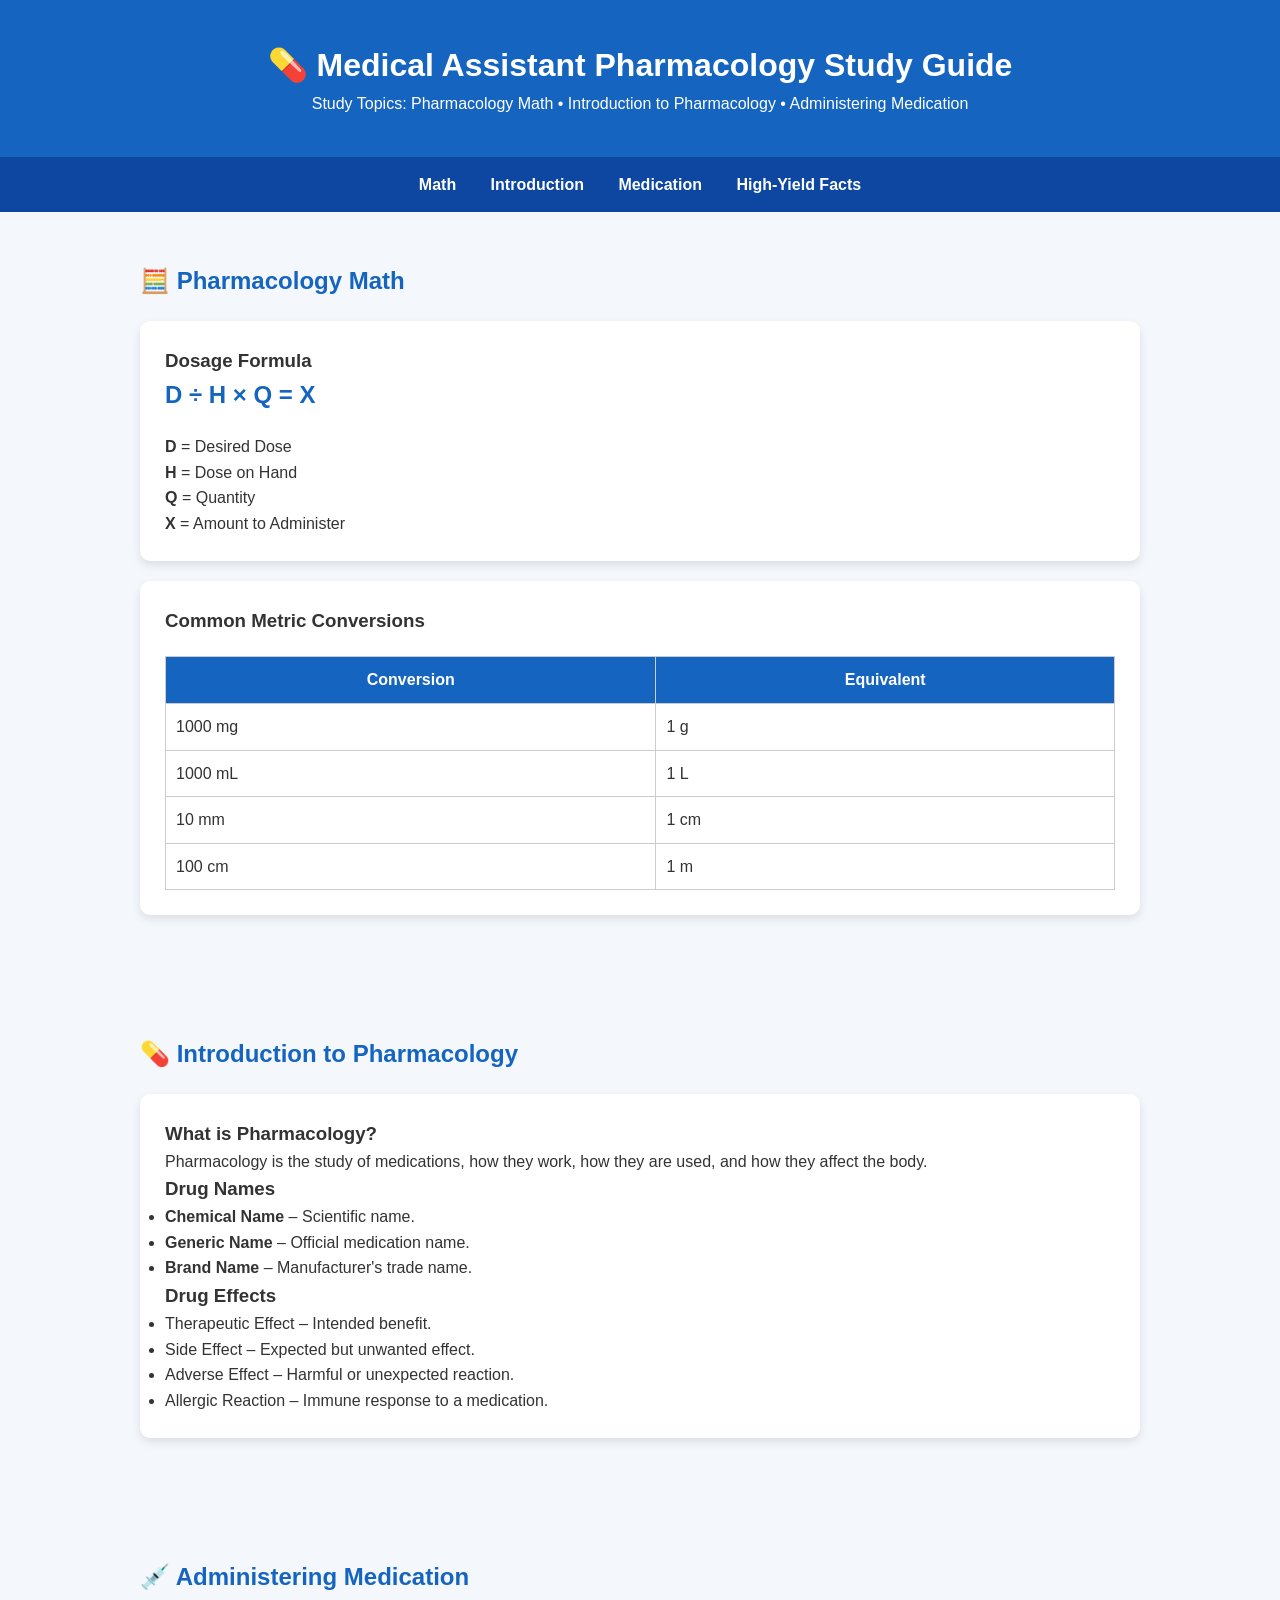
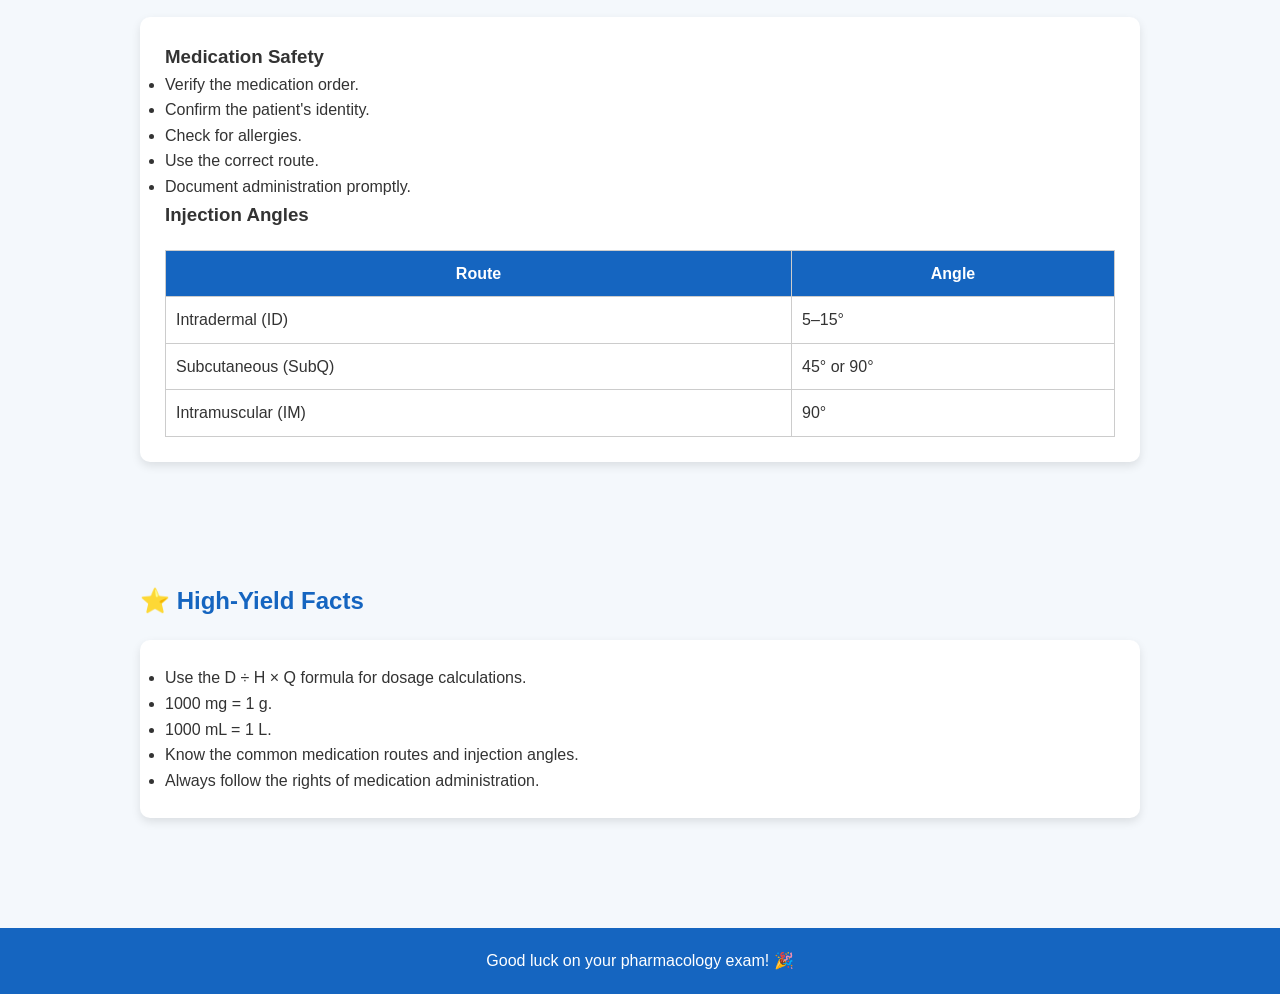
==== index.html @ b6f0d5a0 "Create Medical Assistant Pharmacology Study Guide This HTML file serves as a study guide for Medical" ====
<!DOCTYPE html>
<html lang="en">
<head>
<meta charset="UTF-8">
<meta name="viewport" content="width=device-width, initial-scale=1.0">

<title>Medical Assistant Pharmacology Study Guide</title>

<style>

*{
margin:0;
padding:0;
box-sizing:border-box;
font-family:Arial,sans-serif;
}

body{
background:#f4f8fc;
color:#333;
line-height:1.6;
}

header{
background:#1565c0;
color:white;
padding:40px;
text-align:center;
}

nav{
background:#0d47a1;
padding:15px;
text-align:center;
position:sticky;
top:0;
}

nav a{
color:white;
text-decoration:none;
margin:15px;
font-weight:bold;
}

nav a:hover{
color:#ffd54f;
}

section{
padding:50px;
max-width:1100px;
margin:auto;
}

h2{
color:#1565c0;
margin-bottom:20px;
}

.card{
background:white;
padding:25px;
margin:20px 0;
border-radius:10px;
box-shadow:0 4px 10px rgba(0,0,0,.1);
}

table{
width:100%;
border-collapse:collapse;
margin-top:20px;
}

table,th,td{
border:1px solid #ccc;
}

th{
background:#1565c0;
color:white;
padding:10px;
}

td{
padding:10px;
}

footer{
background:#1565c0;
color:white;
text-align:center;
padding:20px;
margin-top:40px;
}

button{
background:#1565c0;
color:white;
padding:12px 20px;
border:none;
border-radius:5px;
cursor:pointer;
margin-top:15px;
}

button:hover{
background:#0d47a1;
}

</style>

</head>

<body>

<header>

<h1>💊 Medical Assistant Pharmacology Study Guide</h1>

<p>Study Topics: Pharmacology Math • Introduction to Pharmacology • Administering Medication</p>

</header>

<nav>

<a href="#math">Math</a>

<a href="#intro">Introduction</a>

<a href="#admin">Medication</a>

<a href="#facts">High-Yield Facts</a>

</nav>

<section id="math">

<h2>🧮 Pharmacology Math</h2>

<div class="card">

<h3>Dosage Formula</h3>

<h2>D ÷ H × Q = X</h2>

<p><strong>D</strong> = Desired Dose</p>

<p><strong>H</strong> = Dose on Hand</p>

<p><strong>Q</strong> = Quantity</p>

<p><strong>X</strong> = Amount to Administer</p>

</div>

<div class="card">

<h3>Common Metric Conversions</h3>

<table>

<tr>

<th>Conversion</th>

<th>Equivalent</th>

</tr>

<tr>

<td>1000 mg</td>

<td>1 g</td>

</tr>

<tr>

<td>1000 mL</td>

<td>1 L</td>

</tr>

<tr>

<td>10 mm</td>

<td>1 cm</td>

</tr>

<tr>

<td>100 cm</td>

<td>1 m</td>

</tr>

</table>

</div>

</section>

<section id="intro">

<h2>💊 Introduction to Pharmacology</h2>

<div class="card">

<h3>What is Pharmacology?</h3>

<p>Pharmacology is the study of medications, how they work, how they are used, and how they affect the body.</p>

<h3>Drug Names</h3>

<ul>

<li><strong>Chemical Name</strong> – Scientific name.</li>

<li><strong>Generic Name</strong> – Official medication name.</li>

<li><strong>Brand Name</strong> – Manufacturer's trade name.</li>

</ul>

<h3>Drug Effects</h3>

<ul>

<li>Therapeutic Effect – Intended benefit.</li>

<li>Side Effect – Expected but unwanted effect.</li>

<li>Adverse Effect – Harmful or unexpected reaction.</li>

<li>Allergic Reaction – Immune response to a medication.</li>

</ul>

</div>

</section>

<section id="admin">

<h2>💉 Administering Medication</h2>

<div class="card">

<h3>Medication Safety</h3>

<ul>

<li>Verify the medication order.</li>

<li>Confirm the patient's identity.</li>

<li>Check for allergies.</li>

<li>Use the correct route.</li>

<li>Document administration promptly.</li>

</ul>

<h3>Injection Angles</h3>

<table>

<tr>

<th>Route</th>

<th>Angle</th>

</tr>

<tr>

<td>Intradermal (ID)</td>

<td>5–15°</td>

</tr>

<tr>

<td>Subcutaneous (SubQ)</td>

<td>45° or 90°</td>

</tr>

<tr>

<td>Intramuscular (IM)</td>

<td>90°</td>

</tr>

</table>

</div>

</section>

<section id="facts">

<h2>⭐ High-Yield Facts</h2>

<div class="card">

<ul>

<li>Use the D ÷ H × Q formula for dosage calculations.</li>

<li>1000 mg = 1 g.</li>

<li>1000 mL = 1 L.</li>

<li>Know the common medication routes and injection angles.</li>

<li>Always follow the rights of medication administration.</li>

</ul>

</div>

</section>

<footer>

<p>Good luck on your pharmacology exam! 🎉</p>

</footer>

</body>
</html>
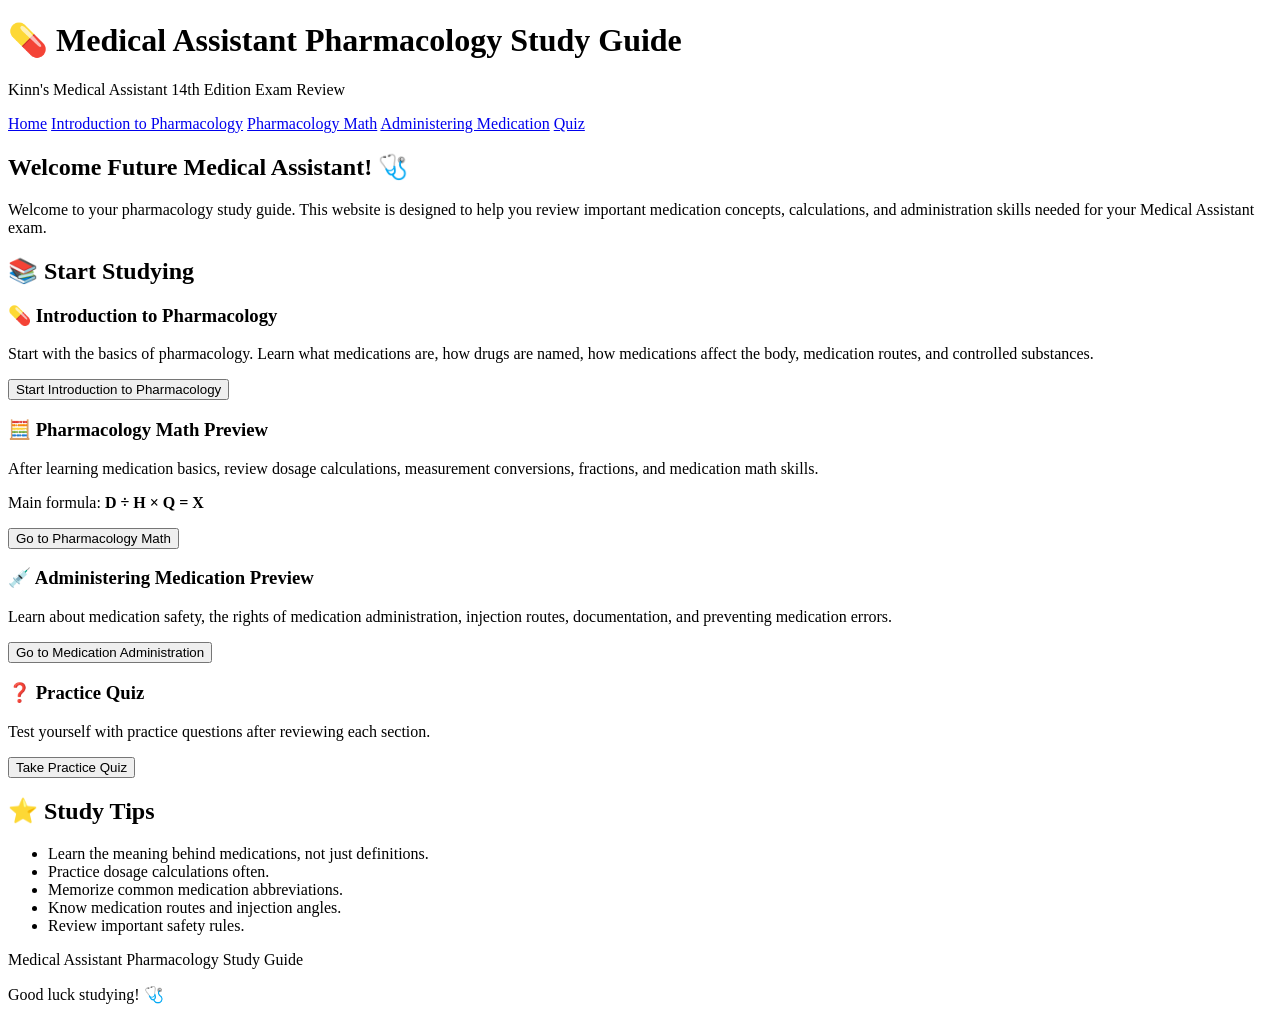
==== commit 47e66362: "Refactor HTML structure and styles" ====
--- a/index.html
+++ b/index.html
@@ -1,344 +1,240 @@
 <!DOCTYPE html>
 <html lang="en">
+
 <head>
+
 <meta charset="UTF-8">
 <meta name="viewport" content="width=device-width, initial-scale=1.0">
 
 <title>Medical Assistant Pharmacology Study Guide</title>
 
-<style>
-
-*{
-margin:0;
-padding:0;
-box-sizing:border-box;
-font-family:Arial,sans-serif;
-}
-
-body{
-background:#f4f8fc;
-color:#333;
-line-height:1.6;
-}
-
-header{
-background:#1565c0;
-color:white;
-padding:40px;
-text-align:center;
-}
-
-nav{
-background:#0d47a1;
-padding:15px;
-text-align:center;
-position:sticky;
-top:0;
-}
-
-nav a{
-color:white;
-text-decoration:none;
-margin:15px;
-font-weight:bold;
-}
-
-nav a:hover{
-color:#ffd54f;
-}
-
-section{
-padding:50px;
-max-width:1100px;
-margin:auto;
-}
-
-h2{
-color:#1565c0;
-margin-bottom:20px;
-}
-
-.card{
-background:white;
-padding:25px;
-margin:20px 0;
-border-radius:10px;
-box-shadow:0 4px 10px rgba(0,0,0,.1);
-}
-
-table{
-width:100%;
-border-collapse:collapse;
-margin-top:20px;
-}
-
-table,th,td{
-border:1px solid #ccc;
-}
-
-th{
-background:#1565c0;
-color:white;
-padding:10px;
-}
-
-td{
-padding:10px;
-}
-
-footer{
-background:#1565c0;
-color:white;
-text-align:center;
-padding:20px;
-margin-top:40px;
-}
-
-button{
-background:#1565c0;
-color:white;
-padding:12px 20px;
-border:none;
-border-radius:5px;
-cursor:pointer;
-margin-top:15px;
-}
-
-button:hover{
-background:#0d47a1;
-}
-
-</style>
+<link rel="stylesheet" href="style.css">
 
 </head>
 
+
 <body>
 
+
 <header>
 
 <h1>💊 Medical Assistant Pharmacology Study Guide</h1>
 
-<p>Study Topics: Pharmacology Math • Introduction to Pharmacology • Administering Medication</p>
+<p>Kinn's Medical Assistant 14th Edition Exam Review</p>
 
 </header>
 
+
+
 <nav>
 
-<a href="#math">Math</a>
-
-<a href="#intro">Introduction</a>
-
-<a href="#admin">Medication</a>
-
-<a href="#facts">High-Yield Facts</a>
+<a href="index.html">Home</a>
+
+<a href="intro.html">Introduction to Pharmacology</a>
+
+<a href="math.html">Pharmacology Math</a>
+
+<a href="medication.html">Administering Medication</a>
+
+<a href="quiz.html">Quiz</a>
 
 </nav>
 
-<section id="math">
-
-<h2>🧮 Pharmacology Math</h2>
-
-<div class="card">
-
-<h3>Dosage Formula</h3>
-
-<h2>D ÷ H × Q = X</h2>
-
-<p><strong>D</strong> = Desired Dose</p>
-
-<p><strong>H</strong> = Dose on Hand</p>
-
-<p><strong>Q</strong> = Quantity</p>
-
-<p><strong>X</strong> = Amount to Administer</p>
-
-</div>
-
-<div class="card">
-
-<h3>Common Metric Conversions</h3>
-
-<table>
-
-<tr>
-
-<th>Conversion</th>
-
-<th>Equivalent</th>
-
-</tr>
-
-<tr>
-
-<td>1000 mg</td>
-
-<td>1 g</td>
-
-</tr>
-
-<tr>
-
-<td>1000 mL</td>
-
-<td>1 L</td>
-
-</tr>
-
-<tr>
-
-<td>10 mm</td>
-
-<td>1 cm</td>
-
-</tr>
-
-<tr>
-
-<td>100 cm</td>
-
-<td>1 m</td>
-
-</tr>
-
-</table>
-
-</div>
+
+
+
+
+<section>
+
+
+<h2>Welcome Future Medical Assistant! 🩺</h2>
+
+
+<div class="card">
+
+<p>
+
+Welcome to your pharmacology study guide. This website is designed to help you review important medication concepts, calculations, and administration skills needed for your Medical Assistant exam.
+
+</p>
+
+</div>
+
+
+
+
+
+<h2>📚 Start Studying</h2>
+
+
+
+
+
+<div class="card">
+
+
+<h3>💊 Introduction to Pharmacology</h3>
+
+
+<p>
+
+Start with the basics of pharmacology. Learn what medications are, how drugs are named, how medications affect the body, medication routes, and controlled substances.
+
+</p>
+
+
+<a href="intro.html">
+
+<button>Start Introduction to Pharmacology</button>
+
+</a>
+
+
+</div>
+
+
+
+
+
+
+
+<div class="card">
+
+
+<h3>🧮 Pharmacology Math Preview</h3>
+
+
+<p>
+
+After learning medication basics, review dosage calculations, measurement conversions, fractions, and medication math skills.
+
+</p>
+
+
+<p>
+
+Main formula:
+
+<strong>D ÷ H × Q = X</strong>
+
+</p>
+
+
+<a href="math.html">
+
+<button>Go to Pharmacology Math</button>
+
+</a>
+
+
+</div>
+
+
+
+
+
+
+
+<div class="card">
+
+
+<h3>💉 Administering Medication Preview</h3>
+
+
+<p>
+
+Learn about medication safety, the rights of medication administration, injection routes, documentation, and preventing medication errors.
+
+</p>
+
+
+<a href="medication.html">
+
+<button>Go to Medication Administration</button>
+
+</a>
+
+
+</div>
+
+
+
+
+
+
+
+<div class="card">
+
+
+<h3>❓ Practice Quiz</h3>
+
+
+<p>
+
+Test yourself with practice questions after reviewing each section.
+
+</p>
+
+
+<a href="quiz.html">
+
+<button>Take Practice Quiz</button>
+
+</a>
+
+
+</div>
+
+
+
+
+
+
+
+<h2>⭐ Study Tips</h2>
+
+
+<div class="card">
+
+
+<ul>
+
+<li>Learn the meaning behind medications, not just definitions.</li>
+
+<li>Practice dosage calculations often.</li>
+
+<li>Memorize common medication abbreviations.</li>
+
+<li>Know medication routes and injection angles.</li>
+
+<li>Review important safety rules.</li>
+
+</ul>
+
+
+</div>
+
+
+
+
 
 </section>
 
-<section id="intro">
-
-<h2>💊 Introduction to Pharmacology</h2>
-
-<div class="card">
-
-<h3>What is Pharmacology?</h3>
-
-<p>Pharmacology is the study of medications, how they work, how they are used, and how they affect the body.</p>
-
-<h3>Drug Names</h3>
-
-<ul>
-
-<li><strong>Chemical Name</strong> – Scientific name.</li>
-
-<li><strong>Generic Name</strong> – Official medication name.</li>
-
-<li><strong>Brand Name</strong> – Manufacturer's trade name.</li>
-
-</ul>
-
-<h3>Drug Effects</h3>
-
-<ul>
-
-<li>Therapeutic Effect – Intended benefit.</li>
-
-<li>Side Effect – Expected but unwanted effect.</li>
-
-<li>Adverse Effect – Harmful or unexpected reaction.</li>
-
-<li>Allergic Reaction – Immune response to a medication.</li>
-
-</ul>
-
-</div>
-
-</section>
-
-<section id="admin">
-
-<h2>💉 Administering Medication</h2>
-
-<div class="card">
-
-<h3>Medication Safety</h3>
-
-<ul>
-
-<li>Verify the medication order.</li>
-
-<li>Confirm the patient's identity.</li>
-
-<li>Check for allergies.</li>
-
-<li>Use the correct route.</li>
-
-<li>Document administration promptly.</li>
-
-</ul>
-
-<h3>Injection Angles</h3>
-
-<table>
-
-<tr>
-
-<th>Route</th>
-
-<th>Angle</th>
-
-</tr>
-
-<tr>
-
-<td>Intradermal (ID)</td>
-
-<td>5–15°</td>
-
-</tr>
-
-<tr>
-
-<td>Subcutaneous (SubQ)</td>
-
-<td>45° or 90°</td>
-
-</tr>
-
-<tr>
-
-<td>Intramuscular (IM)</td>
-
-<td>90°</td>
-
-</tr>
-
-</table>
-
-</div>
-
-</section>
-
-<section id="facts">
-
-<h2>⭐ High-Yield Facts</h2>
-
-<div class="card">
-
-<ul>
-
-<li>Use the D ÷ H × Q formula for dosage calculations.</li>
-
-<li>1000 mg = 1 g.</li>
-
-<li>1000 mL = 1 L.</li>
-
-<li>Know the common medication routes and injection angles.</li>
-
-<li>Always follow the rights of medication administration.</li>
-
-</ul>
-
-</div>
-
-</section>
+
+
+
 
 <footer>
 
-<p>Good luck on your pharmacology exam! 🎉</p>
+<p>Medical Assistant Pharmacology Study Guide</p>
+
+<p>Good luck studying! 🩺</p>
 
 </footer>
 
+
+
+
 </body>
+
 </html>
